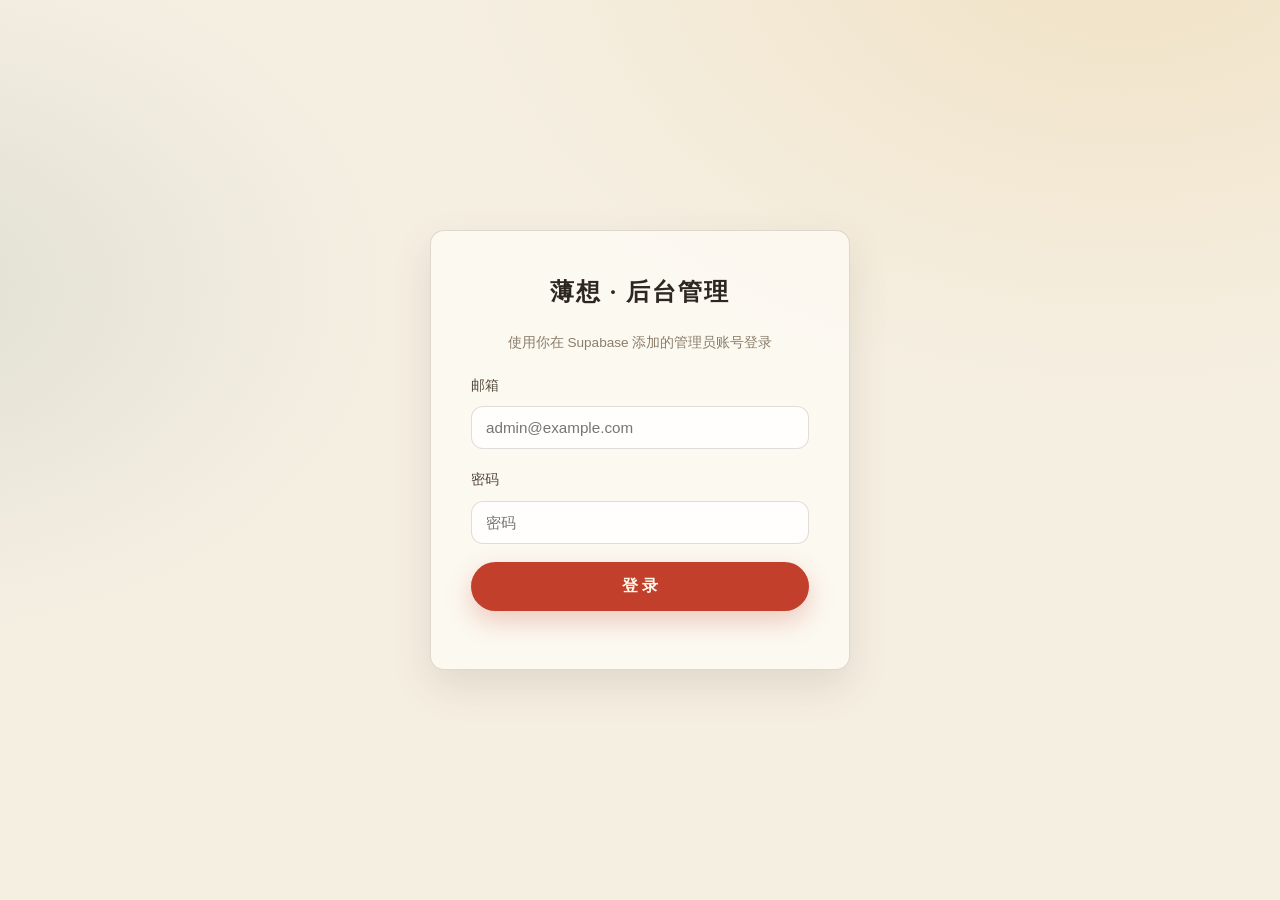
==== admin.html @ 7751bdd1 "Harden logout handler" ====
<!DOCTYPE html>
<html lang="zh-CN">
<head>
<meta charset="UTF-8">
<meta name="viewport" content="width=device-width, initial-scale=1.0">
<title>薄想后台管理</title>
<link rel="icon" href="data:image/svg+xml,<svg xmlns='http://www.w3.org/2000/svg' viewBox='0 0 100 100'><text y='.9em' font-size='90'>🔐</text></svg>">
<link rel="stylesheet" href="css/style.css?v=20260809">
<link rel="stylesheet" href="css/admin.css?v=20260809">
</head>
<body class="admin-body">

<!-- 登录 -->
<div class="admin-login" id="loginView">
  <form class="login-box glass" id="loginForm">
    <h1>薄想 · 后台管理</h1>
    <p class="login-tip">使用你在 Supabase 添加的管理员账号登录</p>
    <label>邮箱
      <input type="email" id="lgEmail" required placeholder="admin@example.com" autocomplete="username">
    </label>
    <label>密码
      <input type="password" id="lgPass" required placeholder="密码" autocomplete="current-password">
    </label>
    <button class="btn btn-primary btn-block" type="submit" id="lgBtn">登 录</button>
    <p class="form-tip" id="lgTip"></p>
  </form>
</div>

<!-- 后台主界面 -->
<div class="admin-shell" id="adminView" hidden>
  <aside class="admin-side">
    <div class="admin-brand">薄想<span class="grad">✦</span>后台</div>
    <nav class="admin-tabs">
      <button class="tab active" data-tab="orders">📋 接单管理</button>
      <button class="tab" data-tab="posts">📝 内容管理</button>
      <button class="tab" data-tab="sites">🌐 建站审核</button>
      <button class="tab" data-tab="config">⚙️ 站点设置</button>
    </nav>
    <button class="btn btn-ghost btn-block" id="logoutBtn">退出登录</button>
  </aside>

  <main class="admin-main">
    <!-- 订单 -->
    <section class="panel" id="tab-orders">
      <div class="panel-head">
        <h2>接单需求</h2>
        <div class="panel-actions">
          <select id="orderFilter">
            <option value="">全部状态</option>
            <option value="new">新需求</option>
            <option value="processing">处理中</option>
            <option value="done">已完成</option>
          </select>
          <button class="btn btn-ghost" id="refreshOrders">刷新</button>
        </div>
      </div>
      <div class="order-list" id="orderList"><div class="empty-tip">加载中…</div></div>
    </section>

    <!-- 内容 -->
    <section class="panel" id="tab-posts" hidden>
      <div class="panel-head">
        <h2>作品 / 文章管理</h2>
        <button class="btn btn-primary" id="newPost">＋ 新建内容</button>
      </div>
      <div class="post-list" id="postList"><div class="empty-tip">加载中…</div></div>
    </section>

    <!-- 建站审核 -->
    <section class="panel" id="tab-sites" hidden>
      <div class="panel-head">
        <h2>免费建站审核</h2>
        <div class="panel-actions">
          <select id="siteFilter">
            <option value="">全部状态</option>
            <option value="pending">待审核</option>
            <option value="published">已上线</option>
            <option value="rejected">已拒绝</option>
          </select>
          <button class="btn btn-ghost" id="refreshSites">刷新</button>
        </div>
      </div>
      <p class="sites-hint">访客在 AI 建站工作台「一键发布」后，网站约 5 分钟内自动上线（部署流水线自动运行）。这里可以审核旧申请、下架或删除任意站点。</p>
      <div class="site-admin-list" id="siteList"><div class="empty-tip">加载中…</div></div>
    </section>

    <!-- 设置 -->
    <section class="panel" id="tab-config" hidden>
      <div class="panel-head"><h2>站点设置</h2><button class="btn btn-primary" id="saveConfig">保存设置</button></div>
      <div class="config-form" id="configForm"><div class="empty-tip">加载中…</div></div>
    </section>
  </main>
</div>

<!-- 内容编辑弹窗 -->
<div class="modal" id="postEditor" hidden>
  <div class="modal-backdrop" id="peBackdrop"></div>
  <div class="modal-box editor-box">
    <button class="modal-close" id="peClose">✕</button>
    <h2 id="peTitle">编辑内容</h2>
    <div class="editor-form">
      <div class="form-row">
        <label>标题 <span>*</span><input type="text" id="pePostTitle" required maxlength="100"></label>
        <label>分类 <span>*</span>
          <select id="peCategory"><option value="work">作品</option><option value="blog">博客文章</option></select>
        </label>
      </div>
      <label>封面图片 URL
        <input type="text" id="peCover" placeholder="https://…（作品可留空用默认图标）" maxlength="500">
      </label>
      <label>摘要
        <input type="text" id="peSummary" placeholder="列表页显示的简短介绍" maxlength="200">
      </label>
      <label>标签（逗号分隔）
        <input type="text" id="peTags" placeholder="如：网站,Three.js" maxlength="100">
      </label>
      <label>正文
        <textarea id="peContent" rows="10" placeholder="内容正文，换行自动显示" maxlength="20000"></textarea>
      </label>
      <label class="check-row"><input type="checkbox" id="pePublished" checked> 发布（勾选后前台可见）</label>
      <div class="editor-actions">
        <button class="btn btn-ghost" id="peDelete" hidden>删除</button>
        <div style="flex:1"></div>
        <button class="btn btn-primary" id="peSave">保存</button>
      </div>
    </div>
  </div>
</div>

<!-- 建站代码预览弹窗 -->
<div class="modal" id="siteCodeModal" hidden>
  <div class="modal-backdrop" id="scmBackdrop"></div>
  <div class="modal-box code-box">
    <button class="modal-close" id="scmClose">✕</button>
    <h2 id="scmTitle">网站代码</h2>
    <textarea id="scmCode" rows="18" readonly spellcheck="false"></textarea>
    <div class="editor-actions">
      <button class="btn btn-primary" id="scmCopy">复制代码</button>
    </div>
  </div>
</div>

<script src="js/supabase.min.js?v=20260809"></script>
<script src="js/config.js?v=20260809"></script>
<script src="js/sitegen.js?v=20260809"></script>
<script src="js/admin.js?v=20260810"></script>
</body>
</html>
---- css/style.css ----
/* ===== 薄想接单博客 · 暖纸手作风 ===== */
:root {
  --bg: #f5efe2;
  --bg2: #efe6d3;
  --panel: rgba(255, 253, 247, .72);
  --panel-solid: #fdfaf2;
  --panel-border: rgba(64, 48, 32, .16);
  --ink: #2e2620;
  --ink-soft: #55483c;
  --muted: #8b7d6a;
  --gold: #c2402b;
  --amber: #d99a2b;
  --orange: #c96f3d;
  --rose: #a63a3a;
  --green: #2f5d4a;
  --text: #2e2620;
  --radius: 14px;
  --shadow: 0 16px 40px rgba(80, 55, 30, .12);
  --serif: "Noto Serif SC", "Songti SC", "STSong", "SimSun", "Times New Roman", serif;
}
* { margin: 0; padding: 0; box-sizing: border-box; }
html { scroll-behavior: smooth; }
body {
  background:
    radial-gradient(1100px 760px at 88% -8%, rgba(217, 154, 43, .16), transparent 62%),
    radial-gradient(900px 640px at -8% 32%, rgba(47, 93, 74, .10), transparent 55%),
    var(--bg);
  color: var(--ink);
  font-family: "PingFang SC", "Microsoft YaHei", "Segoe UI", sans-serif;
  overflow-x: hidden;
  line-height: 1.75;
}
::selection { background: var(--vermilion, #c2402b); color: #fff8ec; }

/* 3D 背景 */
#bg3d { position: fixed; inset: 0; z-index: 0; display: block; pointer-events: none; }
.grain {
  position: fixed; inset: 0; z-index: 1; pointer-events: none;
  background-image: url("data:image/svg+xml,%3Csvg xmlns='http://www.w3.org/2000/svg' width='140' height='140'%3E%3Cfilter id='n'%3E%3CfeTurbulence type='fractalNoise' baseFrequency='0.85' numOctaves='2'/%3E%3C/filter%3E%3Crect width='140' height='140' filter='url(%23n)' opacity='0.5'/%3E%3C/svg%3E");
  opacity: .09; mix-blend-mode: multiply;
}

/* 导航 */
.nav { position: fixed; top: 0; left: 0; right: 0; z-index: 50; transition: background .3s, box-shadow .3s, backdrop-filter .3s; }
.nav.scrolled {
  background: rgba(245, 239, 226, .86);
  backdrop-filter: blur(14px);
  box-shadow: 0 1px 0 rgba(64, 48, 32, .12);
}
.nav-inner { max-width: 1140px; margin: 0 auto; padding: 16px 24px; display: flex; align-items: center; justify-content: space-between; }
.logo { font-family: var(--serif); font-size: 1.35rem; font-weight: 800; color: var(--ink); text-decoration: none; letter-spacing: 2px; }
.logo-dot { color: var(--gold); }
.nav-links { display: flex; gap: 26px; align-items: center; }
.nav-links a { color: var(--muted); text-decoration: none; font-size: .95rem; transition: color .25s; position: relative; }
.nav-links a:hover { color: var(--gold); }
.nav-links a.nav-cta {
  color: #fff8ec; background: var(--gold);
  padding: 8px 18px; border-radius: 999px; font-weight: 700;
  box-shadow: 0 6px 16px rgba(194, 64, 43, .22);
}
.nav-links a.nav-cta:hover { color: #fff8ec; transform: translateY(-1px); background: #a93626; }
.nav-links a.nav-accent {
  color: #8a2f22; background: rgba(217, 154, 43, .14);
  padding: 8px 16px; border-radius: 999px; font-weight: 700;
  border: 1.5px dashed rgba(217, 154, 43, .45);
}
.nav-links a.nav-accent:hover { background: rgba(217, 154, 43, .26); color: #6d220f; transform: translateY(-1px); }
.nav-toggle { display: none; background: none; border: 0; color: var(--ink); font-size: 1.5rem; cursor: pointer; }

/* Hero */
.hero { position: relative; z-index: 2; min-height: 100vh; display: flex; align-items: center; justify-content: center; text-align: center; padding: 120px 24px 80px; }
.hero-content { max-width: 860px; }
.hero-tag {
  display: inline-block; color: var(--gold);
  border: 1.5px dashed rgba(194, 64, 43, .5); background: rgba(255, 253, 247, .72);
  padding: 7px 18px; border-radius: 999px; font-size: .88rem; letter-spacing: 1px;
  margin-bottom: 28px; transform: rotate(-1.2deg);
}
.hero-title { font-family: var(--serif); font-size: clamp(2.4rem, 6vw, 4.4rem); font-weight: 900; line-height: 1.25; letter-spacing: 2px; }
.grad {
  background: linear-gradient(110deg, #c2402b 0%, #d97a2b 60%, #d99a2b 100%);
  -webkit-background-clip: text; background-clip: text; color: transparent;
}
.brush { position: relative; display: inline-block; padding-bottom: .14em; }
.brush::after {
  content: ""; position: absolute; left: 1%; right: 1%; bottom: .02em; height: .3em;
  background: url("data:image/svg+xml,%3Csvg xmlns='http://www.w3.org/2000/svg' viewBox='0 0 200 24' preserveAspectRatio='none'%3E%3Cpath d='M2 16 C 30 8, 55 20, 90 14 S 160 6, 198 12' fill='none' stroke='%23d99a2b' stroke-width='8' stroke-linecap='round' opacity='0.7'/%3E%3C/svg%3E") no-repeat bottom / 100% 100%;
  z-index: -1;
}
.hero-sub { color: var(--muted); font-size: clamp(1rem, 2vw, 1.22rem); margin: 24px 0 30px; }
.hero-mini { color: var(--muted); font-size: .86rem; margin-top: 18px; opacity: .85; }
.sec-desc { color: var(--muted); font-size: .98rem; max-width: 640px; margin: -28px auto 40px; text-align: center; }
.sec-desc b { color: var(--gold); }
.hero-actions { display: flex; gap: 16px; justify-content: center; flex-wrap: wrap; }
.btn {
  display: inline-flex; align-items: center; gap: 10px;
  padding: 14px 30px; border-radius: 999px; font-size: 1rem; font-weight: 700;
  text-decoration: none; transition: transform .25s, box-shadow .25s, background .25s; cursor: pointer; border: 0;
}
.btn-primary {
  color: #fff8ec; background: var(--gold);
  box-shadow: 0 10px 26px rgba(194, 64, 43, .26);
}
.btn-primary:hover { background: #a93626; transform: translateY(-3px); box-shadow: 0 14px 32px rgba(194, 64, 43, .34); }
.btn-ghost {
  color: var(--ink); background: rgba(255, 253, 247, .7);
  border: 1.5px solid rgba(64, 48, 32, .22);
}
.btn-ghost:hover { transform: translateY(-3px); border-color: var(--gold); color: var(--gold); }
.btn-accent {
  color: #3a2d18;
  background: linear-gradient(135deg, #e8b13d, #d99a2b 55%, #c98a16);
  border: 1.5px solid rgba(138, 98, 16, .28);
  box-shadow: 0 10px 26px rgba(217, 154, 43, .32);
}
.btn-accent:hover {
  transform: translateY(-3px);
  background: linear-gradient(135deg, #f2c04e, #e0a42c 55%, #d6931b);
  box-shadow: 0 14px 34px rgba(217, 154, 43, .42);
}
.arrow { display: inline-block; transition: transform .25s; }
.btn:hover .arrow { transform: translateX(4px); }
.btn-block { width: 100%; justify-content: center; }
.hero-meta { margin-top: 42px; display: flex; gap: 18px; justify-content: center; flex-wrap: wrap; color: var(--muted); font-size: .92rem; }
.hero-meta span {
  display: inline-flex; align-items: center; gap: 6px;
  background: rgba(255, 253, 247, .75); border: 1px solid rgba(64, 48, 32, .14);
  border-radius: 999px; padding: 7px 16px;
}
.hero-meta b { color: var(--ink); font-weight: 700; }
.scroll-hint {
  position: absolute; bottom: 30px; left: 50%; transform: translateX(-50%);
  color: var(--muted); font-size: .85rem; letter-spacing: 3px;
  animation: bob 2s ease-in-out infinite;
}
.scroll-hint span { color: var(--gold); }
@keyframes bob { 0%,100% { transform: translate(-50%, 0); } 50% { transform: translate(-50%, 8px); } }

/* 通用区块 */
.section { position: relative; z-index: 2; padding: 110px 24px; }
.container { max-width: 1140px; margin: 0 auto; }
.sec-label { display: flex; align-items: center; gap: 12px; color: var(--gold); letter-spacing: 4px; font-size: .85rem; margin-bottom: 14px; }
.sec-label::before { content: ""; width: 34px; height: 2px; background: var(--gold); flex-shrink: 0; }
.sec-title { font-family: var(--serif); font-size: clamp(1.7rem, 3.6vw, 2.5rem); font-weight: 800; margin-bottom: 48px; letter-spacing: 1px; }

/* 纸片卡片 */
.glass {
  background: var(--panel);
  border: 1.5px solid var(--panel-border);
  border-radius: var(--radius);
  box-shadow: var(--shadow);
}

/* 关于 */
.about-grid { display: grid; grid-template-columns: 1.6fr 1fr; gap: 26px; align-items: stretch; }
.about-card { padding: 34px; }
.about-card p { color: var(--ink-soft); font-size: 1.02rem; margin-bottom: 26px; }
.about-contacts { display: flex; gap: 14px; flex-wrap: wrap; }
.chip {
  display: inline-flex; align-items: center; gap: 6px;
  padding: 9px 18px; border-radius: 999px; font-size: .88rem;
  color: var(--ink-soft); border: 1.5px dashed rgba(64, 48, 32, .3);
  background: rgba(255, 253, 247, .8); text-decoration: none; transition: .25s;
}
.chip:hover { border-color: var(--gold); color: var(--gold); transform: translateY(-2px) rotate(-.6deg); }
.stat-card { padding: 34px; display: flex; flex-direction: column; justify-content: center; gap: 22px; }
.stat b {
  font-family: var(--serif); font-size: 2.3rem; font-weight: 900;
  background: linear-gradient(110deg, #c2402b, #d99a2b);
  -webkit-background-clip: text; background-clip: text; color: transparent;
}
.stat span { color: var(--muted); font-size: .92rem; margin-left: 8px; }

/* 服务 */
.service-grid { display: grid; grid-template-columns: repeat(auto-fit, minmax(230px, 1fr)); gap: 22px; }
.service-card { padding: 30px 26px; transition: transform .3s, border-color .3s; }
.service-card:hover { transform: translateY(-6px) rotate(-.4deg); border-color: rgba(194, 64, 43, .45); }
.svc-icon {
  width: 52px; height: 52px; display: flex; align-items: center; justify-content: center;
  font-size: 1.5rem; margin-bottom: 16px; border-radius: 14px;
  background: rgba(217, 154, 43, .14); border: 1px solid rgba(217, 154, 43, .3);
}
.service-card h3 { font-family: var(--serif); font-size: 1.12rem; margin-bottom: 10px; }
.service-card p { color: var(--muted); font-size: .92rem; }

/* 作品 */
.work-grid { display: grid; grid-template-columns: repeat(auto-fill, minmax(280px, 1fr)); gap: 22px; }
.work-card { overflow: hidden; cursor: pointer; transition: transform .3s, border-color .3s; }
.work-card:hover { transform: translateY(-6px); border-color: rgba(194, 64, 43, .45); }
.work-cover { height: 170px; background: linear-gradient(135deg, #ecdcbd, #e3cba2); display: flex; align-items: center; justify-content: center; font-size: 3rem; border-bottom: 1px solid rgba(64, 48, 32, .1); }
.work-body { padding: 20px 22px; }
.work-body h3 { font-family: var(--serif); font-size: 1.05rem; margin-bottom: 8px; }
.work-body p { color: var(--muted); font-size: .88rem; }
.work-tags { margin-top: 12px; display: flex; gap: 8px; flex-wrap: wrap; }
.work-tags span { font-size: .75rem; color: var(--gold); border: 1px dashed rgba(194, 64, 43, .4); border-radius: 999px; padding: 3px 10px; }

/* 博客列表 */
.blog-list { display: flex; flex-direction: column; gap: 16px; }
.blog-item {
  display: flex; align-items: center; justify-content: space-between; gap: 20px;
  padding: 22px 26px; cursor: pointer; transition: transform .3s, border-color .3s;
  border-left: 5px solid rgba(47, 93, 74, .55);
}
.blog-item:hover { transform: translateX(6px); border-color: rgba(194, 64, 43, .5); }
.blog-item h3 { font-family: var(--serif); font-size: 1.08rem; }
.blog-item .blog-date { color: var(--muted); font-size: .82rem; white-space: nowrap; }
.empty-tip { color: var(--muted); padding: 30px; text-align: center; }

/* 接单 */
.section-order { background: radial-gradient(ellipse at 50% 0%, rgba(217, 154, 43, .16), transparent 62%); }
.order-wrap { max-width: 720px; margin: 0 auto; }
.order-form { padding: 36px; display: flex; flex-direction: column; gap: 20px; background: rgba(255, 253, 247, .66); }
.form-row { display: grid; grid-template-columns: 1fr 1fr; gap: 18px; }
label { display: flex; flex-direction: column; gap: 8px; font-size: .9rem; color: var(--ink-soft); }
label span { color: var(--rose); }
input, select, textarea {
  background: rgba(255, 255, 255, .78); border: 1.5px solid var(--panel-border); border-radius: 12px;
  color: var(--ink); padding: 12px 14px; font-size: .95rem; font-family: inherit;
  outline: none; transition: border-color .25s, box-shadow .25s; width: 100%;
}
input:focus, select:focus, textarea:focus { border-color: var(--gold); box-shadow: 0 0 0 3px rgba(194, 64, 43, .1); }
textarea { resize: vertical; }
.form-tip { color: var(--muted); font-size: .82rem; text-align: center; }

/* 页脚 */
.footer { position: relative; z-index: 2; border-top: 1.5px solid rgba(64, 48, 32, .14); padding: 40px 24px; }
.footer-inner { display: flex; justify-content: space-between; align-items: center; gap: 16px; flex-wrap: wrap; }
.footer-logo { font-family: var(--serif); font-weight: 800; font-size: 1.1rem; margin-bottom: 6px; letter-spacing: 2px; }
.footer-tip, .footer-copy { color: var(--muted); font-size: .85rem; }

/* 弹窗 */
.modal { position: fixed; inset: 0; z-index: 100; display: flex; align-items: center; justify-content: center; padding: 24px; }
.modal[hidden] { display: none; }
.modal-backdrop { position: absolute; inset: 0; background: rgba(58, 44, 30, .45); backdrop-filter: blur(6px); }
.modal-box {
  position: relative; width: min(720px, 100%); max-height: 84vh; overflow-y: auto;
  background: var(--panel-solid); border: 1.5px solid var(--panel-border); border-radius: var(--radius);
  padding: 36px; box-shadow: 0 26px 70px rgba(58, 44, 30, .28);
}
.modal-close { position: sticky; top: 0; float: right; background: none; border: 0; color: var(--muted); font-size: 1.3rem; cursor: pointer; z-index: 2; }
.modal-close:hover { color: var(--gold); }
.modal-box h2 { font-family: var(--serif); font-size: 1.5rem; margin-bottom: 8px; padding-right: 30px; }
.modal-meta { color: var(--muted); font-size: .82rem; margin-bottom: 20px; }
.modal-body { color: var(--ink-soft); }
.modal-body p { margin-bottom: 14px; }
.modal-body img { max-width: 100%; border-radius: 12px; margin: 10px 0; }

/* 入场动画 */
.reveal { opacity: 0; transform: translateY(28px); transition: opacity .7s ease, transform .7s ease; }
.reveal.visible { opacity: 1; transform: none; }

/* 响应式 */
@media (max-width: 860px) {
  .about-grid { grid-template-columns: 1fr; }
  .form-row { grid-template-columns: 1fr; }
  .nav-links {
    position: fixed; top: 64px; right: 16px; left: 16px;
    flex-direction: column; background: rgba(250, 247, 238, .97);
    border: 1px solid var(--panel-border); border-radius: var(--radius);
    padding: 20px; gap: 16px; display: none; box-shadow: var(--shadow);
  }
  .nav-links.open { display: flex; }
  .nav-toggle { display: block; }
}
/* ===== 免费建站 ===== */
.section-builder { position: relative; }
.section-builder::before {
  content: "✦"; position: absolute; top: 26px; left: 50%; transform: translateX(-50%);
  color: rgba(194, 64, 43, .28); font-size: 1.1rem;
}
.builder-wrap { display: grid; grid-template-columns: minmax(0, 1fr) minmax(0, 1fr); gap: 26px; align-items: start; }
.builder-form { padding: 34px; display: flex; flex-direction: column; gap: 18px; background: rgba(255, 253, 247, .72); }
.builder-label { font-size: .9rem; color: var(--ink-soft); font-weight: 600; margin-top: 4px; }
.builder-label span { color: var(--rose); }
.theme-picker { display: grid; grid-template-columns: repeat(4, 1fr); gap: 12px; }
.theme-card {
  position: relative; display: flex; flex-direction: column; align-items: center; gap: 6px;
  padding: 14px 8px 12px; border-radius: 12px; cursor: pointer;
  border: 1.5px solid var(--panel-border); background: rgba(255, 255, 255, .6);
  transition: border-color .25s, transform .25s, box-shadow .25s;
}
.theme-card:hover { transform: translateY(-2px); }
.theme-card.selected { border-color: var(--gold); box-shadow: 0 0 0 3px rgba(194, 64, 43, .12); }
.theme-card input { position: absolute; opacity: 0; pointer-events: none; }
.theme-card .swatch {
  width: 38px; height: 38px; border-radius: 50%; display: block; margin-bottom: 4px;
  box-shadow: inset 0 0 0 3px rgba(255, 255, 255, .7), 0 4px 10px rgba(80, 55, 30, .18);
}
.theme-card b { font-size: .88rem; }
.theme-card i { font-style: normal; font-size: .68rem; color: var(--muted); }
.theme-cinnabar .swatch { background: linear-gradient(135deg, #c2402b, #e08a5a); }
.theme-green .swatch { background: linear-gradient(135deg, #2f5d4a, #7ba47f); }
.theme-amber .swatch { background: linear-gradient(135deg, #d99a2b, #f0cf7e); }
.theme-rose .swatch { background: linear-gradient(135deg, #a63a3a, #c98a76); }
.feature-chips { display: flex; flex-wrap: wrap; gap: 10px; }
.chip-check { position: relative; cursor: pointer; }
.chip-check input { position: absolute; opacity: 0; pointer-events: none; }
.chip-check span {
  display: inline-flex; align-items: center; gap: 6px; padding: 9px 16px;
  border-radius: 999px; font-size: .86rem; color: var(--ink-soft);
  border: 1.5px dashed rgba(64, 48, 32, .3); background: rgba(255, 253, 247, .7);
  transition: all .25s;
}
.chip-check input:checked + span {
  color: #8a2f22; border-style: solid; border-color: rgba(194, 64, 43, .5);
  background: rgba(194, 64, 43, .1); font-weight: 600;
}
.chip-check:hover span { transform: translateY(-1px); }

.builder-preview {
  position: sticky; top: 90px; padding: 18px; display: flex; flex-direction: column; gap: 12px;
  background: rgba(255, 253, 247, .8);
}
.preview-head { display: flex; justify-content: space-between; align-items: center; font-size: .86rem; color: var(--ink-soft); }
.preview-url {
  font-family: ui-monospace, Consolas, monospace; font-size: .8rem; color: var(--gold);
  background: rgba(217, 154, 43, .1); border: 1px dashed rgba(217, 154, 43, .35);
  padding: 3px 10px; border-radius: 999px;
}
.preview-frame {
  height: 420px; border-radius: 12px; overflow: hidden;
  border: 1.5px solid var(--panel-border); background: #f8f2e4;
}
.preview-frame iframe { width: 100%; height: 100%; border: 0; background: #f8f2e4; }
.preview-actions { display: flex; gap: 10px; justify-content: center; }

/* ===== 最近上线 ===== */
.site-grid { display: grid; grid-template-columns: repeat(auto-fill, minmax(270px, 1fr)); gap: 20px; }
.site-card {
  display: flex; gap: 16px; align-items: flex-start; padding: 20px; text-decoration: none; color: inherit;
  transition: transform .3s, border-color .3s, box-shadow .3s;
}
.site-card:hover { transform: translateY(-5px); border-color: rgba(194, 64, 43, .45); box-shadow: 0 22px 50px rgba(80, 55, 30, .18); }
.site-emoji {
  width: 52px; height: 52px; flex-shrink: 0; display: flex; align-items: center; justify-content: center;
  font-size: 1.5rem; border-radius: 14px; background: rgba(217, 154, 43, .14);
  border: 1px solid rgba(217, 154, 43, .3);
}
.site-body h3 { font-family: var(--serif); font-size: 1.02rem; margin-bottom: 5px; }
.site-body p { color: var(--muted); font-size: .86rem; margin-bottom: 8px; }
.site-meta { font-size: .72rem; color: var(--muted); background: rgba(64, 48, 32, .06); border-radius: 999px; padding: 3px 10px; }

/* 分区装饰线 */
.section { position: relative; }
.section::after {
  content: ""; position: absolute; left: 50%; bottom: -1px; transform: translateX(-50%);
  width: 120px; height: 1.5px;
  background: linear-gradient(90deg, transparent, rgba(194, 64, 43, .35), transparent);
}

@media (max-width: 900px) {
  .builder-wrap { grid-template-columns: 1fr; }
  .builder-preview { position: static; }
}
@media (max-width: 560px) {
  .theme-picker { grid-template-columns: repeat(2, 1fr); }
  .hero-actions { flex-direction: column; align-items: center; }
  .hero-actions .btn { width: min(320px, 100%); justify-content: center; }
  .builder-form { padding: 24px 18px; }
}

/* ===== AI 建站工作台入口卡 ===== */
.studio-entry{
  display:grid;grid-template-columns:1.2fr 1fr;gap:26px;align-items:center;
  padding:38px 40px;border-radius:26px;
  background:
    radial-gradient(500px 260px at 92% 8%, rgba(201,138,22,.18), transparent 60%),
    linear-gradient(135deg,#fffdf6,#f8efdd);
}
.studio-entry-left h3{font-size:1.5rem;letter-spacing:1px;margin-bottom:12px}
.studio-entry-left p{color:var(--soft);line-height:1.9;font-size:.95rem;margin-bottom:18px}
.studio-entry-left p b{color:var(--accent)}
.entry-tags{display:flex;flex-wrap:wrap;gap:8px;margin-bottom:24px}
.entry-tags span{
  font-size:.76rem;font-weight:800;color:var(--ink);
  background:rgba(194,64,43,.08);border:1px solid rgba(194,64,43,.18);
  padding:6px 12px;border-radius:999px;
}
.entry-mock{
  display:grid;grid-template-columns:1fr 1.25fr;gap:14px;
  box-shadow:0 24px 60px rgba(51,38,29,.18);border-radius:18px;padding:14px;
  background:#fbf6ea;border:1px solid rgba(51,38,29,.1);
  transform:rotate(1.2deg);transition:transform .4s;
}
.studio-entry:hover .entry-mock{transform:rotate(0deg) translateY(-3px)}
.mock-chat{display:flex;flex-direction:column;gap:9px;padding:10px;background:#fff;border-radius:12px}
.mock-line{height:8px;border-radius:99px;background:rgba(51,38,29,.14)}
.mock-line.w70{width:70%}.mock-line.w90{width:90%}.mock-line.w55{width:55%}.mock-line.w80{width:80%}
.mock-line.accent{background:rgba(194,64,43,.4)}
.mock-web{display:flex;flex-direction:column;gap:10px;padding:10px;background:#fff;border-radius:12px}
.mock-nav{height:10px;border-radius:6px;background:rgba(51,38,29,.1);width:100%}
.mock-hero{height:44px;border-radius:10px;background:linear-gradient(135deg,#f3d9c8,#e8c39a);width:100%}
.mock-row{display:flex;gap:8px}
.mock-row i{flex:1;height:26px;border-radius:8px;background:rgba(51,38,29,.07)}
@media (max-width:860px){
  .studio-entry{grid-template-columns:1fr;padding:26px 22px}
  .entry-mock{transform:none}
}
---- css/admin.css ----
/* 修复：hidden 属性被 display:flex 覆盖导致登录/后台界面同时显示 */
[hidden] { display: none !important; }

/* ===== 后台样式 ===== */
.admin-body { min-height: 100vh; }
.admin-login {
  min-height: 100vh; display: flex; align-items: center; justify-content: center; padding: 24px;
}
.login-box { width: min(420px, 100%); padding: 40px; display: flex; flex-direction: column; gap: 18px; }
.login-box h1 { font-family: var(--serif); font-size: 1.5rem; text-align: center; letter-spacing: 2px; }
.login-tip { color: var(--muted); font-size: .85rem; text-align: center; }

.admin-shell { display: flex; min-height: 100vh; }
.admin-side {
  width: 230px; flex-shrink: 0; padding: 26px 18px;
  border-right: 1px solid var(--panel-border);
  background: rgba(253, 250, 242, .85); backdrop-filter: blur(10px);
  display: flex; flex-direction: column; gap: 22px;
}
.admin-brand { font-family: var(--serif); font-weight: 800; font-size: 1.15rem; padding: 0 8px; letter-spacing: 2px; }
.admin-tabs { display: flex; flex-direction: column; gap: 6px; flex: 1; }
.tab {
  text-align: left; background: none; border: 0; color: var(--muted);
  padding: 12px 14px; border-radius: 12px; font-size: .95rem; cursor: pointer;
  transition: background .2s, color .2s;
}
.tab:hover { background: rgba(194,64,43,.08); color: var(--gold); }
.tab.active { background: rgba(194,64,43,.14); color: var(--gold); font-weight: 700; }

.admin-main { flex: 1; padding: 30px; max-width: 1000px; }
.panel-head {
  display: flex; align-items: center; justify-content: space-between;
  gap: 16px; flex-wrap: wrap; margin-bottom: 22px;
}
.panel-head h2 { font-size: 1.3rem; }
.panel-actions { display: flex; gap: 12px; align-items: center; }

/* 订单卡片 */
.order-card {
  padding: 22px 24px; margin-bottom: 16px;
  display: flex; flex-direction: column; gap: 10px;
}
.order-top { display: flex; align-items: center; justify-content: space-between; gap: 12px; flex-wrap: wrap; }
.order-title b { font-size: 1.05rem; }
.order-title .o-type {
  margin-left: 10px; font-size: .75rem; color: var(--amber);
  border: 1px solid var(--panel-border); border-radius: 999px; padding: 2px 10px;
}
.o-status { font-size: .78rem; border-radius: 999px; padding: 4px 12px; }
.o-status.new { background: rgba(194,64,43,.12); color: #b03a28; }
.o-status.processing { background: rgba(217,154,43,.16); color: #a5711a; }
.o-status.done { background: rgba(47,93,74,.14); color: #2f5d4a; }
.order-meta { color: var(--muted); font-size: .85rem; display: flex; gap: 18px; flex-wrap: wrap; }
.order-desc { color: var(--text); font-size: .92rem; background: rgba(64,48,32,.06); border-radius: 10px; padding: 12px 14px; white-space: pre-wrap; }
.order-actions { display: flex; gap: 10px; align-items: center; flex-wrap: wrap; }
.order-actions select { width: auto; padding: 8px 12px; font-size: .85rem; }
.mini-btn {
  background: none; border: 1px solid var(--panel-border); color: var(--muted);
  padding: 7px 14px; border-radius: 10px; cursor: pointer; font-size: .82rem; transition: .2s;
}
.mini-btn:hover { border-color: var(--gold); color: var(--amber); }
.mini-btn.danger:hover { border-color: var(--rose); color: var(--rose); }

/* 内容列表 */
.post-row {
  display: flex; align-items: center; justify-content: space-between; gap: 14px;
  padding: 16px 20px; margin-bottom: 12px; cursor: pointer; transition: border-color .2s, transform .2s;
}
.post-row:hover { border-color: rgba(245,165,36,.45); transform: translateX(4px); }
.post-row h3 { font-size: 1rem; }
.post-row .p-cat { font-size: .75rem; color: var(--orange); border: 1px solid var(--panel-border); border-radius: 999px; padding: 2px 10px; margin-left: 10px; }
.post-row .p-meta { color: var(--muted); font-size: .8rem; margin-top: 4px; }
.p-dot { width: 8px; height: 8px; border-radius: 50%; display: inline-block; margin-right: 6px; }
.p-dot.on { background: #3e8e63; }
.p-dot.off { background: #b3a794; }

/* 设置表单 */
.config-form { display: flex; flex-direction: column; gap: 16px; }
.config-form label { display: flex; flex-direction: column; gap: 8px; }
.config-form .hint { font-size: .78rem; color: #78716c; }

/* 编辑器 */
.editor-box { width: min(760px, 100%); }
.editor-form { display: flex; flex-direction: column; gap: 16px; margin-top: 16px; }
.check-row { flex-direction: row; align-items: center; gap: 10px; }
.check-row input { width: auto; }
.editor-actions { display: flex; gap: 12px; align-items: center; }

@media (max-width: 760px) {
  .admin-shell { flex-direction: column; }
  .admin-side { width: 100%; border-right: 0; border-bottom: 1px solid var(--panel-border); }
  .admin-tabs { flex-direction: row; flex-wrap: wrap; }
  .admin-main { padding: 20px 14px; }
}
/* 建站审核 */
.sites-hint { color: var(--muted); font-size: .84rem; margin: -8px 0 18px; }
.site-admin-card { padding: 20px 22px; margin-bottom: 14px; display: flex; flex-direction: column; gap: 8px; }
.site-admin-top { display: flex; align-items: center; justify-content: space-between; gap: 12px; flex-wrap: wrap; }
.site-admin-top b { font-size: 1.02rem; }
.s-purpose { margin-left: 10px; font-size: .75rem; color: var(--amber); border: 1px solid var(--panel-border); border-radius: 999px; padding: 2px 10px; }
.site-admin-desc { color: var(--text); font-size: .9rem; }
.site-admin-meta { color: var(--muted); font-size: .82rem; display: flex; gap: 14px; flex-wrap: wrap; }
.mini-btn.ok { border-color: rgba(47, 93, 74, .5); color: #2f5d4a; }
.mini-btn.ok:hover { background: rgba(47, 93, 74, .1); border-color: #2f5d4a; color: #2f5d4a; }
.o-status.rejected { background: rgba(139, 125, 106, .16); color: #6d5c4b; }
.code-box { width: min(860px, 100%); }
.code-box textarea {
  width: 100%; margin-top: 14px; font-family: ui-monospace, Consolas, monospace;
  font-size: .78rem; line-height: 1.55; background: #2e2620; color: #f3e9d7;
  border: 1px solid rgba(0, 0, 0, .3); border-radius: 10px; padding: 14px;
}
.code-box .editor-actions { margin-top: 14px; justify-content: flex-end; }
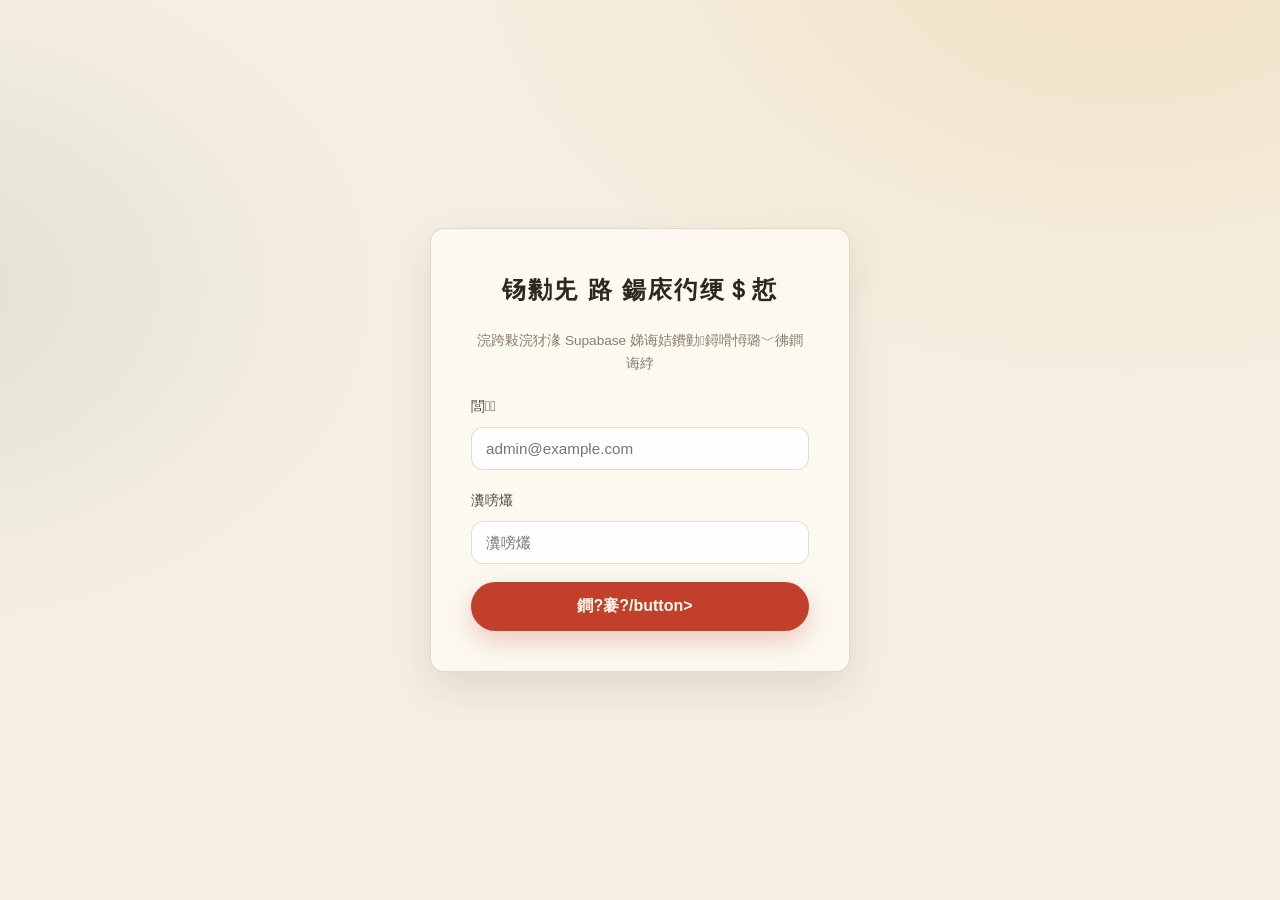
==== commit 7075bb95: "update: tech stack page + admin offline + thinking UI" ====
--- a/admin.html
+++ b/admin.html
@@ -1,141 +1,141 @@
-<!DOCTYPE html>
+﻿<!DOCTYPE html>
 <html lang="zh-CN">
 <head>
 <meta charset="UTF-8">
 <meta name="viewport" content="width=device-width, initial-scale=1.0">
-<title>薄想后台管理</title>
-<link rel="icon" href="data:image/svg+xml,<svg xmlns='http://www.w3.org/2000/svg' viewBox='0 0 100 100'><text y='.9em' font-size='90'>🔐</text></svg>">
+<title>钖勬兂鍚庡彴绠＄悊</title>
+<link rel="icon" href="data:image/svg+xml,<svg xmlns='http://www.w3.org/2000/svg' viewBox='0 0 100 100'><text y='.9em' font-size='90'>馃攼</text></svg>">
 <link rel="stylesheet" href="css/style.css?v=20260809">
 <link rel="stylesheet" href="css/admin.css?v=20260809">
 </head>
 <body class="admin-body">
 
-<!-- 登录 -->
+<!-- 鐧诲綍 -->
 <div class="admin-login" id="loginView">
   <form class="login-box glass" id="loginForm">
-    <h1>薄想 · 后台管理</h1>
-    <p class="login-tip">使用你在 Supabase 添加的管理员账号登录</p>
-    <label>邮箱
+    <h1>钖勬兂 路 鍚庡彴绠＄悊</h1>
+    <p class="login-tip">浣跨敤浣犲湪 Supabase 娣诲姞鐨勭鐞嗗憳璐﹀彿鐧诲綍</p>
+    <label>閭
       <input type="email" id="lgEmail" required placeholder="admin@example.com" autocomplete="username">
     </label>
-    <label>密码
-      <input type="password" id="lgPass" required placeholder="密码" autocomplete="current-password">
+    <label>瀵嗙爜
+      <input type="password" id="lgPass" required placeholder="瀵嗙爜" autocomplete="current-password">
     </label>
-    <button class="btn btn-primary btn-block" type="submit" id="lgBtn">登 录</button>
+    <button class="btn btn-primary btn-block" type="submit" id="lgBtn">鐧?褰?/button>
     <p class="form-tip" id="lgTip"></p>
   </form>
 </div>
 
-<!-- 后台主界面 -->
+<!-- 鍚庡彴涓荤晫闈?-->
 <div class="admin-shell" id="adminView" hidden>
   <aside class="admin-side">
-    <div class="admin-brand">薄想<span class="grad">✦</span>后台</div>
+    <div class="admin-brand">钖勬兂<span class="grad">鉁?/span>鍚庡彴</div>
     <nav class="admin-tabs">
-      <button class="tab active" data-tab="orders">📋 接单管理</button>
-      <button class="tab" data-tab="posts">📝 内容管理</button>
-      <button class="tab" data-tab="sites">🌐 建站审核</button>
-      <button class="tab" data-tab="config">⚙️ 站点设置</button>
+      <button class="tab active" data-tab="orders">馃搵 鎺ュ崟绠＄悊</button>
+      <button class="tab" data-tab="posts">馃摑 鍐呭绠＄悊</button>
+      <button class="tab" data-tab="sites">馃寪 寤虹珯瀹℃牳</button>
+      <button class="tab" data-tab="config">鈿欙笍 绔欑偣璁剧疆</button>
     </nav>
-    <button class="btn btn-ghost btn-block" id="logoutBtn">退出登录</button>
+    <button class="btn btn-ghost btn-block" id="logoutBtn">閫€鍑虹櫥褰?/button>
   </aside>
 
   <main class="admin-main">
-    <!-- 订单 -->
+    <!-- 璁㈠崟 -->
     <section class="panel" id="tab-orders">
       <div class="panel-head">
-        <h2>接单需求</h2>
+        <h2>鎺ュ崟闇€姹?/h2>
         <div class="panel-actions">
           <select id="orderFilter">
-            <option value="">全部状态</option>
-            <option value="new">新需求</option>
-            <option value="processing">处理中</option>
-            <option value="done">已完成</option>
+            <option value="">鍏ㄩ儴鐘舵€?/option>
+            <option value="new">鏂伴渶姹?/option>
+            <option value="processing">澶勭悊涓?/option>
+            <option value="done">宸插畬鎴?/option>
           </select>
-          <button class="btn btn-ghost" id="refreshOrders">刷新</button>
+          <button class="btn btn-ghost" id="refreshOrders">鍒锋柊</button>
         </div>
       </div>
-      <div class="order-list" id="orderList"><div class="empty-tip">加载中…</div></div>
+      <div class="order-list" id="orderList"><div class="empty-tip">鍔犺浇涓€?/div></div>
     </section>
 
-    <!-- 内容 -->
+    <!-- 鍐呭 -->
     <section class="panel" id="tab-posts" hidden>
       <div class="panel-head">
-        <h2>作品 / 文章管理</h2>
-        <button class="btn btn-primary" id="newPost">＋ 新建内容</button>
+        <h2>浣滃搧 / 鏂囩珷绠＄悊</h2>
+        <button class="btn btn-primary" id="newPost">锛?鏂板缓鍐呭</button>
       </div>
-      <div class="post-list" id="postList"><div class="empty-tip">加载中…</div></div>
+      <div class="post-list" id="postList"><div class="empty-tip">鍔犺浇涓€?/div></div>
     </section>
 
-    <!-- 建站审核 -->
+    <!-- 寤虹珯瀹℃牳 -->
     <section class="panel" id="tab-sites" hidden>
       <div class="panel-head">
-        <h2>免费建站审核</h2>
+        <h2>鍏嶈垂寤虹珯瀹℃牳</h2>
         <div class="panel-actions">
           <select id="siteFilter">
-            <option value="">全部状态</option>
-            <option value="pending">待审核</option>
-            <option value="published">已上线</option>
-            <option value="rejected">已拒绝</option>
+            <option value="">鍏ㄩ儴鐘舵€?/option>
+            <option value="pending">寰呭鏍?/option>
+            <option value="published">宸蹭笂绾?/option>
+            <option value="rejected">宸叉嫆缁?/option>
+            <option value="offline">宸蹭笅鏋?/option>
           </select>
-          <button class="btn btn-ghost" id="refreshSites">刷新</button>
+          <button class="btn btn-ghost" id="refreshSites">鍒锋柊</button>
         </div>
       </div>
-      <p class="sites-hint">访客在 AI 建站工作台「一键发布」后，网站约 5 分钟内自动上线（部署流水线自动运行）。这里可以审核旧申请、下架或删除任意站点。</p>
-      <div class="site-admin-list" id="siteList"><div class="empty-tip">加载中…</div></div>
+      <p class="sites-hint">璁垮鍦ㄣ€孉I 寤虹珯宸ヤ綔鍙般€嶇偣鍑诲彂甯冨悗锛屽埌杩欓噷銆屸渽 閫氳繃瀹℃牳銆嶁啋銆岎煔€ 绔嬪嵆涓婄嚎銆嶅嵆鍙妸缃戠珯鍙戝竷鍒扮嚎涓婏紝鏃犻渶绛夊緟鑷姩鍚屾銆備笅鏋朵細绔嬪嵆绉婚櫎绾夸笂鏂囦欢銆?/p>
+      <div class="site-admin-list" id="siteList"><div class="empty-tip">鍔犺浇涓€?/div></div>
     </section>
 
-    <!-- 设置 -->
+    <!-- 璁剧疆 -->
     <section class="panel" id="tab-config" hidden>
-      <div class="panel-head"><h2>站点设置</h2><button class="btn btn-primary" id="saveConfig">保存设置</button></div>
-      <div class="config-form" id="configForm"><div class="empty-tip">加载中…</div></div>
+      <div class="panel-head"><h2>绔欑偣璁剧疆</h2><button class="btn btn-primary" id="saveConfig">淇濆瓨璁剧疆</button></div>
+      <div class="config-form" id="configForm"><div class="empty-tip">鍔犺浇涓€?/div></div>
     </section>
   </main>
 </div>
 
-<!-- 内容编辑弹窗 -->
+<!-- 鍐呭缂栬緫寮圭獥 -->
 <div class="modal" id="postEditor" hidden>
   <div class="modal-backdrop" id="peBackdrop"></div>
   <div class="modal-box editor-box">
-    <button class="modal-close" id="peClose">✕</button>
-    <h2 id="peTitle">编辑内容</h2>
+    <button class="modal-close" id="peClose">鉁?/button>
+    <h2 id="peTitle">缂栬緫鍐呭</h2>
     <div class="editor-form">
       <div class="form-row">
-        <label>标题 <span>*</span><input type="text" id="pePostTitle" required maxlength="100"></label>
-        <label>分类 <span>*</span>
-          <select id="peCategory"><option value="work">作品</option><option value="blog">博客文章</option></select>
+        <label>鏍囬 <span>*</span><input type="text" id="pePostTitle" required maxlength="100"></label>
+        <label>鍒嗙被 <span>*</span>
+          <select id="peCategory"><option value="work">浣滃搧</option><option value="blog">鍗氬鏂囩珷</option></select>
         </label>
       </div>
-      <label>封面图片 URL
-        <input type="text" id="peCover" placeholder="https://…（作品可留空用默认图标）" maxlength="500">
+      <label>灏侀潰鍥剧墖 URL
+        <input type="text" id="peCover" placeholder="https://鈥︼紙浣滃搧鍙暀绌虹敤榛樿鍥炬爣锛? maxlength="500">
       </label>
-      <label>摘要
-        <input type="text" id="peSummary" placeholder="列表页显示的简短介绍" maxlength="200">
+      <label>鎽樿
+        <input type="text" id="peSummary" placeholder="鍒楄〃椤垫樉绀虹殑绠€鐭粙缁? maxlength="200">
       </label>
-      <label>标签（逗号分隔）
-        <input type="text" id="peTags" placeholder="如：网站,Three.js" maxlength="100">
+      <label>鏍囩锛堥€楀彿鍒嗛殧锛?        <input type="text" id="peTags" placeholder="濡傦細缃戠珯,Three.js" maxlength="100">
       </label>
-      <label>正文
-        <textarea id="peContent" rows="10" placeholder="内容正文，换行自动显示" maxlength="20000"></textarea>
+      <label>姝ｆ枃
+        <textarea id="peContent" rows="10" placeholder="鍐呭姝ｆ枃锛屾崲琛岃嚜鍔ㄦ樉绀? maxlength="20000"></textarea>
       </label>
-      <label class="check-row"><input type="checkbox" id="pePublished" checked> 发布（勾选后前台可见）</label>
+      <label class="check-row"><input type="checkbox" id="pePublished" checked> 鍙戝竷锛堝嬀閫夊悗鍓嶅彴鍙锛?/label>
       <div class="editor-actions">
-        <button class="btn btn-ghost" id="peDelete" hidden>删除</button>
+        <button class="btn btn-ghost" id="peDelete" hidden>鍒犻櫎</button>
         <div style="flex:1"></div>
-        <button class="btn btn-primary" id="peSave">保存</button>
+        <button class="btn btn-primary" id="peSave">淇濆瓨</button>
       </div>
     </div>
   </div>
 </div>
 
-<!-- 建站代码预览弹窗 -->
+<!-- 寤虹珯浠ｇ爜棰勮寮圭獥 -->
 <div class="modal" id="siteCodeModal" hidden>
   <div class="modal-backdrop" id="scmBackdrop"></div>
   <div class="modal-box code-box">
-    <button class="modal-close" id="scmClose">✕</button>
-    <h2 id="scmTitle">网站代码</h2>
+    <button class="modal-close" id="scmClose">鉁?/button>
+    <h2 id="scmTitle">缃戠珯浠ｇ爜</h2>
     <textarea id="scmCode" rows="18" readonly spellcheck="false"></textarea>
     <div class="editor-actions">
-      <button class="btn btn-primary" id="scmCopy">复制代码</button>
+      <button class="btn btn-primary" id="scmCopy">澶嶅埗浠ｇ爜</button>
     </div>
   </div>
 </div>
@@ -143,6 +143,6 @@
 <script src="js/supabase.min.js?v=20260809"></script>
 <script src="js/config.js?v=20260809"></script>
 <script src="js/sitegen.js?v=20260809"></script>
-<script src="js/admin.js?v=20260810"></script>
+<script src="js/admin.js?v=20260820"></script>
 </body>
 </html>
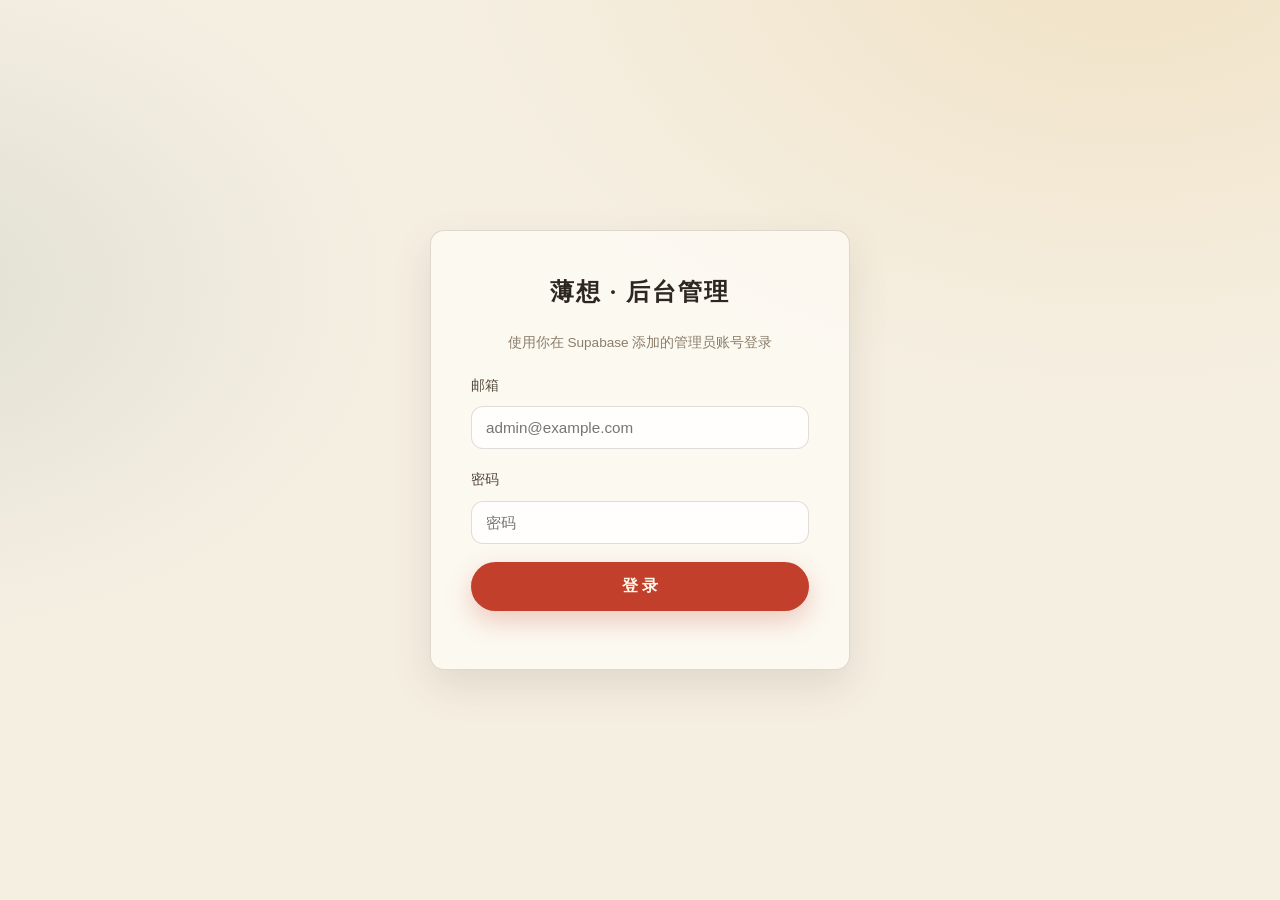
==== commit b4473329: "修复: 恢复发布提示/后台文案编码 + 发布状态提示" ====
--- a/admin.html
+++ b/admin.html
@@ -1,148 +1,149 @@
-﻿<!DOCTYPE html>
-<html lang="zh-CN">
-<head>
-<meta charset="UTF-8">
-<meta name="viewport" content="width=device-width, initial-scale=1.0">
-<title>钖勬兂鍚庡彴绠＄悊</title>
-<link rel="icon" href="data:image/svg+xml,<svg xmlns='http://www.w3.org/2000/svg' viewBox='0 0 100 100'><text y='.9em' font-size='90'>馃攼</text></svg>">
-<link rel="stylesheet" href="css/style.css?v=20260809">
-<link rel="stylesheet" href="css/admin.css?v=20260809">
-</head>
-<body class="admin-body">
-
-<!-- 鐧诲綍 -->
-<div class="admin-login" id="loginView">
-  <form class="login-box glass" id="loginForm">
-    <h1>钖勬兂 路 鍚庡彴绠＄悊</h1>
-    <p class="login-tip">浣跨敤浣犲湪 Supabase 娣诲姞鐨勭鐞嗗憳璐﹀彿鐧诲綍</p>
-    <label>閭
-      <input type="email" id="lgEmail" required placeholder="admin@example.com" autocomplete="username">
-    </label>
-    <label>瀵嗙爜
-      <input type="password" id="lgPass" required placeholder="瀵嗙爜" autocomplete="current-password">
-    </label>
-    <button class="btn btn-primary btn-block" type="submit" id="lgBtn">鐧?褰?/button>
-    <p class="form-tip" id="lgTip"></p>
-  </form>
-</div>
-
-<!-- 鍚庡彴涓荤晫闈?-->
-<div class="admin-shell" id="adminView" hidden>
-  <aside class="admin-side">
-    <div class="admin-brand">钖勬兂<span class="grad">鉁?/span>鍚庡彴</div>
-    <nav class="admin-tabs">
-      <button class="tab active" data-tab="orders">馃搵 鎺ュ崟绠＄悊</button>
-      <button class="tab" data-tab="posts">馃摑 鍐呭绠＄悊</button>
-      <button class="tab" data-tab="sites">馃寪 寤虹珯瀹℃牳</button>
-      <button class="tab" data-tab="config">鈿欙笍 绔欑偣璁剧疆</button>
-    </nav>
-    <button class="btn btn-ghost btn-block" id="logoutBtn">閫€鍑虹櫥褰?/button>
-  </aside>
-
-  <main class="admin-main">
-    <!-- 璁㈠崟 -->
-    <section class="panel" id="tab-orders">
-      <div class="panel-head">
-        <h2>鎺ュ崟闇€姹?/h2>
-        <div class="panel-actions">
-          <select id="orderFilter">
-            <option value="">鍏ㄩ儴鐘舵€?/option>
-            <option value="new">鏂伴渶姹?/option>
-            <option value="processing">澶勭悊涓?/option>
-            <option value="done">宸插畬鎴?/option>
-          </select>
-          <button class="btn btn-ghost" id="refreshOrders">鍒锋柊</button>
-        </div>
-      </div>
-      <div class="order-list" id="orderList"><div class="empty-tip">鍔犺浇涓€?/div></div>
-    </section>
-
-    <!-- 鍐呭 -->
-    <section class="panel" id="tab-posts" hidden>
-      <div class="panel-head">
-        <h2>浣滃搧 / 鏂囩珷绠＄悊</h2>
-        <button class="btn btn-primary" id="newPost">锛?鏂板缓鍐呭</button>
-      </div>
-      <div class="post-list" id="postList"><div class="empty-tip">鍔犺浇涓€?/div></div>
-    </section>
-
-    <!-- 寤虹珯瀹℃牳 -->
-    <section class="panel" id="tab-sites" hidden>
-      <div class="panel-head">
-        <h2>鍏嶈垂寤虹珯瀹℃牳</h2>
-        <div class="panel-actions">
-          <select id="siteFilter">
-            <option value="">鍏ㄩ儴鐘舵€?/option>
-            <option value="pending">寰呭鏍?/option>
-            <option value="published">宸蹭笂绾?/option>
-            <option value="rejected">宸叉嫆缁?/option>
-            <option value="offline">宸蹭笅鏋?/option>
-          </select>
-          <button class="btn btn-ghost" id="refreshSites">鍒锋柊</button>
-        </div>
-      </div>
-      <p class="sites-hint">璁垮鍦ㄣ€孉I 寤虹珯宸ヤ綔鍙般€嶇偣鍑诲彂甯冨悗锛屽埌杩欓噷銆屸渽 閫氳繃瀹℃牳銆嶁啋銆岎煔€ 绔嬪嵆涓婄嚎銆嶅嵆鍙妸缃戠珯鍙戝竷鍒扮嚎涓婏紝鏃犻渶绛夊緟鑷姩鍚屾銆備笅鏋朵細绔嬪嵆绉婚櫎绾夸笂鏂囦欢銆?/p>
-      <div class="site-admin-list" id="siteList"><div class="empty-tip">鍔犺浇涓€?/div></div>
-    </section>
-
-    <!-- 璁剧疆 -->
-    <section class="panel" id="tab-config" hidden>
-      <div class="panel-head"><h2>绔欑偣璁剧疆</h2><button class="btn btn-primary" id="saveConfig">淇濆瓨璁剧疆</button></div>
-      <div class="config-form" id="configForm"><div class="empty-tip">鍔犺浇涓€?/div></div>
-    </section>
-  </main>
-</div>
-
-<!-- 鍐呭缂栬緫寮圭獥 -->
-<div class="modal" id="postEditor" hidden>
-  <div class="modal-backdrop" id="peBackdrop"></div>
-  <div class="modal-box editor-box">
-    <button class="modal-close" id="peClose">鉁?/button>
-    <h2 id="peTitle">缂栬緫鍐呭</h2>
-    <div class="editor-form">
-      <div class="form-row">
-        <label>鏍囬 <span>*</span><input type="text" id="pePostTitle" required maxlength="100"></label>
-        <label>鍒嗙被 <span>*</span>
-          <select id="peCategory"><option value="work">浣滃搧</option><option value="blog">鍗氬鏂囩珷</option></select>
-        </label>
-      </div>
-      <label>灏侀潰鍥剧墖 URL
-        <input type="text" id="peCover" placeholder="https://鈥︼紙浣滃搧鍙暀绌虹敤榛樿鍥炬爣锛? maxlength="500">
-      </label>
-      <label>鎽樿
-        <input type="text" id="peSummary" placeholder="鍒楄〃椤垫樉绀虹殑绠€鐭粙缁? maxlength="200">
-      </label>
-      <label>鏍囩锛堥€楀彿鍒嗛殧锛?        <input type="text" id="peTags" placeholder="濡傦細缃戠珯,Three.js" maxlength="100">
-      </label>
-      <label>姝ｆ枃
-        <textarea id="peContent" rows="10" placeholder="鍐呭姝ｆ枃锛屾崲琛岃嚜鍔ㄦ樉绀? maxlength="20000"></textarea>
-      </label>
-      <label class="check-row"><input type="checkbox" id="pePublished" checked> 鍙戝竷锛堝嬀閫夊悗鍓嶅彴鍙锛?/label>
-      <div class="editor-actions">
-        <button class="btn btn-ghost" id="peDelete" hidden>鍒犻櫎</button>
-        <div style="flex:1"></div>
-        <button class="btn btn-primary" id="peSave">淇濆瓨</button>
-      </div>
-    </div>
-  </div>
-</div>
-
-<!-- 寤虹珯浠ｇ爜棰勮寮圭獥 -->
-<div class="modal" id="siteCodeModal" hidden>
-  <div class="modal-backdrop" id="scmBackdrop"></div>
-  <div class="modal-box code-box">
-    <button class="modal-close" id="scmClose">鉁?/button>
-    <h2 id="scmTitle">缃戠珯浠ｇ爜</h2>
-    <textarea id="scmCode" rows="18" readonly spellcheck="false"></textarea>
-    <div class="editor-actions">
-      <button class="btn btn-primary" id="scmCopy">澶嶅埗浠ｇ爜</button>
-    </div>
-  </div>
-</div>
-
-<script src="js/supabase.min.js?v=20260809"></script>
-<script src="js/config.js?v=20260809"></script>
-<script src="js/sitegen.js?v=20260809"></script>
-<script src="js/admin.js?v=20260820"></script>
-</body>
+<!DOCTYPE html>
+<html lang="zh-CN">
+<head>
+<meta charset="UTF-8">
+<meta name="viewport" content="width=device-width, initial-scale=1.0">
+<title>薄想后台管理</title>
+<link rel="icon" href="data:image/svg+xml,<svg xmlns='http://www.w3.org/2000/svg' viewBox='0 0 100 100'><text y='.9em' font-size='90'>🔐</text></svg>">
+<link rel="stylesheet" href="css/style.css?v=20260809">
+<link rel="stylesheet" href="css/admin.css?v=20260809">
+</head>
+<body class="admin-body">
+
+<!-- 登录 -->
+<div class="admin-login" id="loginView">
+  <form class="login-box glass" id="loginForm">
+    <h1>薄想 · 后台管理</h1>
+    <p class="login-tip">使用你在 Supabase 添加的管理员账号登录</p>
+    <label>邮箱
+      <input type="email" id="lgEmail" required placeholder="admin@example.com" autocomplete="username">
+    </label>
+    <label>密码
+      <input type="password" id="lgPass" required placeholder="密码" autocomplete="current-password">
+    </label>
+    <button class="btn btn-primary btn-block" type="submit" id="lgBtn">登 录</button>
+    <p class="form-tip" id="lgTip"></p>
+  </form>
+</div>
+
+<!-- 后台主界面 -->
+<div class="admin-shell" id="adminView" hidden>
+  <aside class="admin-side">
+    <div class="admin-brand">薄想<span class="grad">✦</span>后台</div>
+    <nav class="admin-tabs">
+      <button class="tab active" data-tab="orders">📋 接单管理</button>
+      <button class="tab" data-tab="posts">📝 内容管理</button>
+      <button class="tab" data-tab="sites">🌐 建站审核</button>
+      <button class="tab" data-tab="config">⚙️ 站点设置</button>
+    </nav>
+    <button class="btn btn-ghost btn-block" id="logoutBtn">退出登录</button>
+  </aside>
+
+  <main class="admin-main">
+    <!-- 订单 -->
+    <section class="panel" id="tab-orders">
+      <div class="panel-head">
+        <h2>接单需求</h2>
+        <div class="panel-actions">
+          <select id="orderFilter">
+            <option value="">全部状态</option>
+            <option value="new">新需求</option>
+            <option value="processing">处理中</option>
+            <option value="done">已完成</option>
+          </select>
+          <button class="btn btn-ghost" id="refreshOrders">刷新</button>
+        </div>
+      </div>
+      <div class="order-list" id="orderList"><div class="empty-tip">加载中…</div></div>
+    </section>
+
+    <!-- 内容 -->
+    <section class="panel" id="tab-posts" hidden>
+      <div class="panel-head">
+        <h2>作品 / 文章管理</h2>
+        <button class="btn btn-primary" id="newPost">＋ 新建内容</button>
+      </div>
+      <div class="post-list" id="postList"><div class="empty-tip">加载中…</div></div>
+    </section>
+
+    <!-- 建站审核 -->
+    <section class="panel" id="tab-sites" hidden>
+      <div class="panel-head">
+        <h2>免费建站审核</h2>
+        <div class="panel-actions">
+          <select id="siteFilter">
+            <option value="">全部状态</option>
+            <option value="pending">待审核</option>
+            <option value="published">已上线</option>
+            <option value="rejected">已拒绝</option>
+            <option value="offline">已下架</option>
+          </select>
+          <button class="btn btn-ghost" id="refreshSites">刷新</button>
+        </div>
+      </div>
+      <p class="sites-hint">访客在「AI 建站工作台」点击发布后，到这里「✅ 通过审核」→「🚀 立即上线」即可把网站发布到线上，无需等待自动同步。下架会立即移除线上文件。</p>
+      <div class="site-admin-list" id="siteList"><div class="empty-tip">加载中…</div></div>
+    </section>
+
+    <!-- 设置 -->
+    <section class="panel" id="tab-config" hidden>
+      <div class="panel-head"><h2>站点设置</h2><button class="btn btn-primary" id="saveConfig">保存设置</button></div>
+      <div class="config-form" id="configForm"><div class="empty-tip">加载中…</div></div>
+    </section>
+  </main>
+</div>
+
+<!-- 内容编辑弹窗 -->
+<div class="modal" id="postEditor" hidden>
+  <div class="modal-backdrop" id="peBackdrop"></div>
+  <div class="modal-box editor-box">
+    <button class="modal-close" id="peClose">✕</button>
+    <h2 id="peTitle">编辑内容</h2>
+    <div class="editor-form">
+      <div class="form-row">
+        <label>标题 <span>*</span><input type="text" id="pePostTitle" required maxlength="100"></label>
+        <label>分类 <span>*</span>
+          <select id="peCategory"><option value="work">作品</option><option value="blog">博客文章</option></select>
+        </label>
+      </div>
+      <label>封面图片 URL
+        <input type="text" id="peCover" placeholder="https://…（作品可留空用默认图标）" maxlength="500">
+      </label>
+      <label>摘要
+        <input type="text" id="peSummary" placeholder="列表页显示的简短介绍" maxlength="200">
+      </label>
+      <label>标签（逗号分隔）
+        <input type="text" id="peTags" placeholder="如：网站,Three.js" maxlength="100">
+      </label>
+      <label>正文
+        <textarea id="peContent" rows="10" placeholder="内容正文，换行自动显示" maxlength="20000"></textarea>
+      </label>
+      <label class="check-row"><input type="checkbox" id="pePublished" checked> 发布（勾选后前台可见）</label>
+      <div class="editor-actions">
+        <button class="btn btn-ghost" id="peDelete" hidden>删除</button>
+        <div style="flex:1"></div>
+        <button class="btn btn-primary" id="peSave">保存</button>
+      </div>
+    </div>
+  </div>
+</div>
+
+<!-- 建站代码预览弹窗 -->
+<div class="modal" id="siteCodeModal" hidden>
+  <div class="modal-backdrop" id="scmBackdrop"></div>
+  <div class="modal-box code-box">
+    <button class="modal-close" id="scmClose">✕</button>
+    <h2 id="scmTitle">网站代码</h2>
+    <textarea id="scmCode" rows="18" readonly spellcheck="false"></textarea>
+    <div class="editor-actions">
+      <button class="btn btn-primary" id="scmCopy">复制代码</button>
+    </div>
+  </div>
+</div>
+
+<script src="js/supabase.min.js?v=20260809"></script>
+<script src="js/config.js?v=20260809"></script>
+<script src="js/sitegen.js?v=20260809"></script>
+<script src="js/admin.js?v=20260821"></script>
+</body>
 </html>
